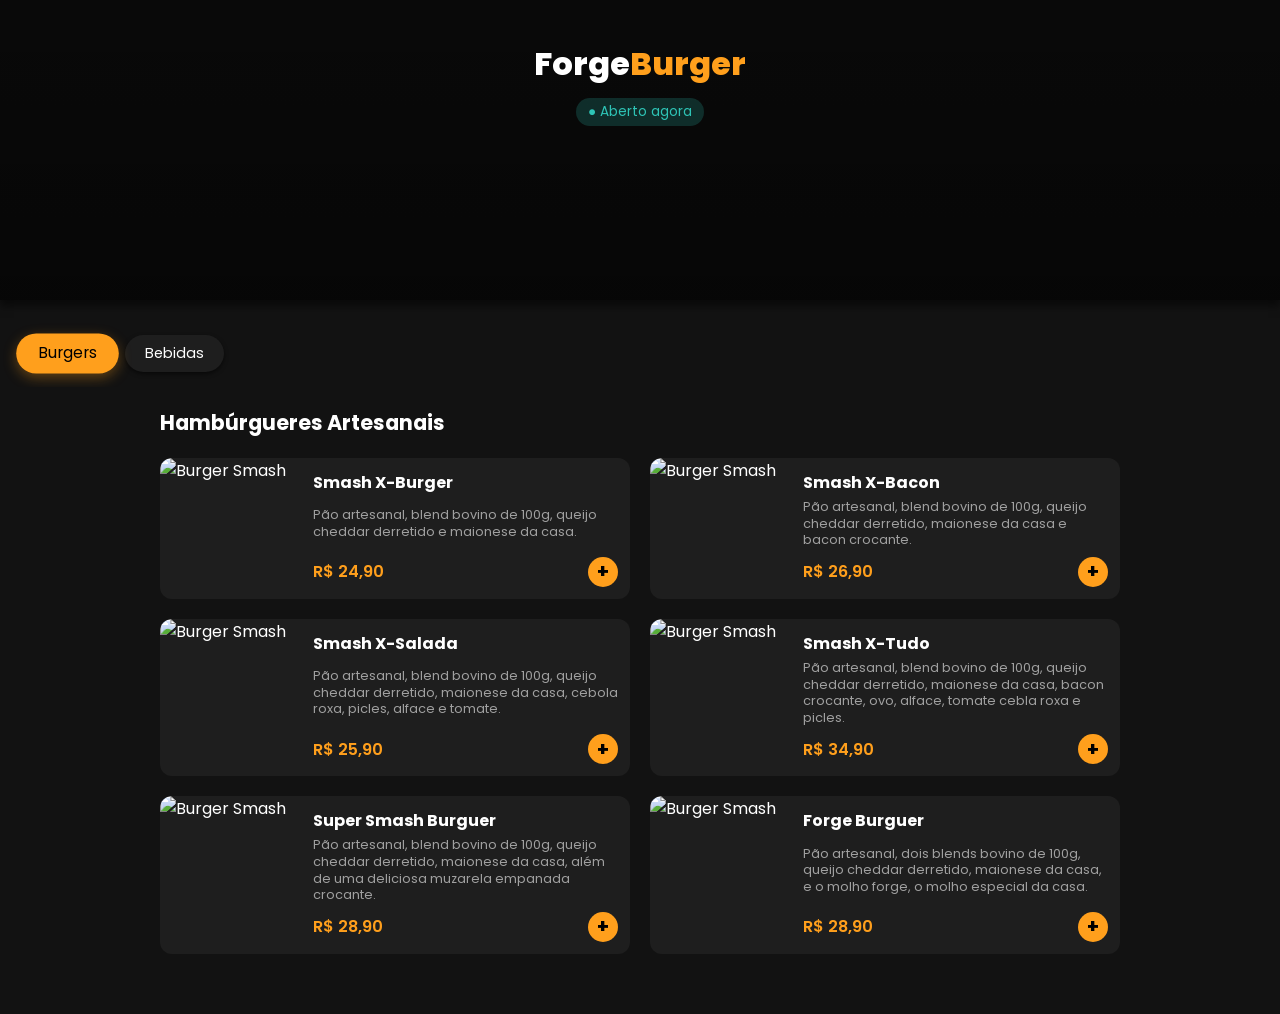
==== index.html @ 854ef7bd "Rename principal.html to index.html" ====
<!DOCTYPE html>
<html lang="pt-BR">
<head>
    <meta charset="UTF-8">
    <meta name="viewport" content="width=device-width, initial-scale=1.0">
    <title>Burger Artesanal - Cardápio Digital</title>
    <link rel="stylesheet" href="cardapio.css">
    <link rel="preconnect" href="https://fonts.googleapis.com">
    <link rel="preconnect" href="https://fonts.gstatic.com" crossorigin>
    <link href="https://fonts.googleapis.com/css2?family=Poppins:wght@400;600;800&display=swap" rel="stylesheet">
</head>
<body>
    <header class="header">
        <div class="header-content">
            <h1 class="logo">Forge<span class="highlight">Burger</span></h1>
            <p class="status aberto">● Aberto agora</p>
        </div>
        
    </header>
        <div class="botaocanc">
            <div id="cancel-order-btn" class="botaocanc hidden" style="display: none;">
                <button type="button" onclick="dispararCancelamento()" style="background-color: #121212; color: white; font-weight: bold; padding: 8px 16px; border: none; border-radius: 6px; cursor: pointer; font-size: 13px;">
                    ❌ Cancelar Meu Pedido
                </button>
            </div>
        </div>
    <div id="view-menu">
        <nav class="categories">
            <a href="#burgers" class="category-btn active">Burgers</a>
            <a href="#bebidas" class="category-btn">Bebidas</a>
        </nav>

        <main class="menu-container">
            <section id="burgers" class="menu-section">
                <h2 class="opcoes">Hambúrgueres Artesanais</h2>
                <div class="menu-grid">
                    <article class="product-card">
                        <img src="Imagens/smashburger.webp" alt="Burger Smash" class="product-img">
                        <div class="product-info">
                            <h3>Smash X-Burger</h3>
                            <p class="product-desc">Pão artesanal, blend bovino de 100g, queijo cheddar derretido e maionese da casa.</p>
                            <div class="product-price-action">
                                <span class="price">R$ 24,90</span>
                                <button class="add-to-cart-btn" data-name="Smash X-Burger" data-price="24.90">+</button>
                            </div>
                        </div>
                    </article>
                    <article class="product-card">
                        <img src="Imagens/xbacon.webp" alt="Burger Smash" class="product-img">
                        <div class="product-info">
                            <h3>Smash X-Bacon</h3>
                            <p class="product-desc">Pão artesanal, blend bovino de 100g, queijo cheddar derretido, maionese da casa e bacon crocante.</p>
                            <div class="product-price-action">
                                <span class="price">R$ 26,90</span>
                                <button class="add-to-cart-btn" data-name="Smash X-Bacon" data-price="26.90">+</button>
                            </div>
                        </div>
                    </article>
                    <article class="product-card">
                        <img src="Imagens/xsalada.webp" alt="Burger Smash" class="product-img">
                        <div class="product-info">
                            <h3>Smash X-Salada</h3>
                            <p class="product-desc">Pão artesanal, blend bovino de 100g, queijo cheddar derretido, maionese da casa, cebola roxa, picles, alface e tomate.</p>
                            <div class="product-price-action">
                                <span class="price">R$ 25,90</span>
                                <button class="add-to-cart-btn" data-name="Smash X-Salada" data-price="25.90">+</button>
                            </div>
                        </div>
                    </article>
                    <article class="product-card">
                        <img src="Imagens/xtudo.webp" alt="Burger Smash" class="product-img">
                        <div class="product-info">
                            <h3>Smash X-Tudo</h3>
                            <p class="product-desc">Pão artesanal, blend bovino de 100g, queijo cheddar derretido, maionese da casa, bacon crocante, ovo, alface, tomate cebla roxa e picles.</p>
                            <div class="product-price-action">
                                <span class="price">R$ 34,90</span>
                                <button class="add-to-cart-btn" data-name="Smash X-Tudo" data-price="34.90">+</button>
                            </div>
                        </div>
                    </article>
                    <article class="product-card">
                        <img src="Imagens/queijoempanado.webp" alt="Burger Smash" class="product-img">
                        <div class="product-info">
                            <h3>Super Smash Burguer</h3>
                            <p class="product-desc">Pão artesanal, blend bovino de 100g, queijo cheddar derretido, maionese da casa, além de uma deliciosa muzarela empanada crocante.</p>
                            <div class="product-price-action">
                                <span class="price">R$ 28,90</span>
                                <button class="add-to-cart-btn" data-name="Super Smash Burguer" data-price="28.90">+</button>
                            </div>
                        </div>
                    </article>
                    <article class="product-card">
                        <img src="Imagens/forgeburguer.webp" alt="Burger Smash" class="product-img">
                        <div class="product-info">
                            <h3>Forge Burguer</h3>
                            <p class="product-desc">Pão artesanal, dois blends bovino de 100g, queijo cheddar derretido, maionese da casa, e o molho forge, o molho especial da casa.</p>
                            <div class="product-price-action">
                                <span class="price">R$ 28,90</span>
                                <button class="add-to-cart-btn" data-name="Forge Burguer" data-price="27.90">+</button>
                            </div>
                        </div>
                    </article>
                </div>
            </section>

            <section id="bebidas" class="menu-section hidden">
                <h2 class="opcoes">Bebidas Geladas</h2>
                <div class="menu-grid">
                    <article class="product-card">
                        <img src="Imagens/Cocacola.webp" alt="Coca-cola Lata" class="product-img">
                        <div class="product-info">
                            <h3>Coca-Cola Lata</h3>
                            <p class="product-desc">Lata de 350ml trincando de gelada para acompanhar o seu burger.</p>
                            <div class="product-price-action">
                                <span class="price">R$ 6,00</span>
                                <button class="add-to-cart-btn" data-name="Coca-Cola Lata" data-price="6.00">+</button>
                            </div>
                        </div>
                    </article>
                    <article class="product-card">
                        <img src="Imagens/Cocazero.webp" alt="Coca-cola Zero Lata" class="product-img">
                        <div class="product-info">
                            <h3>Coca-Cola Zero Lata</h3>
                            <p class="product-desc">Lata de 350ml trincando de gelada zero açúcar para acompanhar o seu burger.</p>
                            <div class="product-price-action">
                                <span class="price">R$ 6,00</span>
                                <button class="add-to-cart-btn" data-name="Coca-Cola Zero Lata" data-price="6.00">+</button>
                            </div>
                        </div>
                    </article>
                    <article class="product-card">
                        <img src="Imagens/sprite.webp" alt="Sprite Lata" class="product-img">
                        <div class="product-info">
                            <h3>Sprite Lata</h3>
                            <p class="product-desc">Lata de 350ml trincando de gelada para acompanhar o seu burger.</p>
                            <div class="product-price-action">
                                <span class="price">R$ 6,00</span>
                                <button class="add-to-cart-btn" data-name="Sprite Lata" data-price="6.00">+</button>
                            </div>
                        </div>
                    </article>
                </div>
            </section>
        </main>

        <div id="cart-footer" class="cart-footer hidden">
            <div class="cart-info">
                <span id="cart-count">0 itens</span>
                <span id="cart-total" class="cart-total-price">R$ 0,00</span>
            </div>
            <button id="checkout-btn">Ver Sacola</button>
        </div>
    </div>

    <div id="view-cart" class="cart-page-container hidden">
        <div class="cart-page-header">
            <button id="back-to-menu-btn" class="back-btn">← Voltar ao Cardápio</button>
            <h2>Sua Sacola</h2>
        </div>

        <div id="cart-items-list" class="cart-items-list"></div>

        <div class="cart-field">
            <label for="client-name"><strong>Seu Nome:</strong></label>
            <input type="text" id="client-name" placeholder="Digite seu nome completo" required>
        </div>


        <div class="obs-container">
            <label for="cart-obs">Observações do Pedido:</label>
            <textarea id="cart-obs" placeholder="Ex: Sem maionese, ponto da carne, trocar o queijo..."></textarea>
        </div>

        <div class="cart-page-footer">
            <div class="total-container">
                <span>Total do Pedido:</span>
                <span id="cart-page-total-price">R$ 0,00</span>
            </div>
            <button id="send-kitchen-btn" class="kitchen-btn">Enviar Pedido para a Cozinha 🔥</button>
        </div>
    </div>
    <script src="cardapio.js"></script>
</body>
</html>
---- cardapio.css ----
/* ==========================================================================
   RESET E CONFIGURAÇÕES GERAIS
   ========================================================================== */
* {
    margin: 0;
    padding: 0;
    box-sizing: border-box;
    font-family: 'Poppins', sans-serif;
}

:root {
    --bg-color: #121212; /* Tema escuro moderno */
    --card-bg: #1e1e1e;
    --primary-color: #ff9f1c; /* Laranja hamburgueria */
    --text-color: #ffffff;
    --text-muted: #a0a0a0;
    --success: #2ec4b6;
    --secundary-color: #e71d36; /* Vermelho para alertas */
    --third-color: #b17e37; /* Laranja para destaques */
}

body {
    background-color: var(--bg-color);
    color: var(--text-color);
    padding-bottom: 60px; /* Espaço para um futuro botão flutuante de carrinho */
}

/* ==========================================================================
   CABEÇALHO (HEADER)
   ========================================================================== */
.header {
    background: linear-gradient(rgba(0, 0, 0, 0.5), rgba(0, 0, 0, 0.651)), url('Imagens/cabecalho.webp') no-repeat center/cover;
    padding: 40px 20px;
    text-align: center;
    height: 300px;
    box-shadow: 0 6px 8px rgba(0, 0, 0, 0.514);
    margin-bottom: 20px;
}

.logo {
    font-size: 2rem;
    font-weight: 800;
}

.highlight {
    color: var(--primary-color);
}

.status {
    display: inline-block;
    font-size: 0.85rem;
    padding: 4px 12px;
    border-radius: 20px;
    margin-top: 10px;
}

.status.aberto {
    background-color: rgba(46, 196, 182, 0.2);
    color: var(--success);
}

/* ==========================================================================
   CATEGORIAS (FLEXBOX PARA SCROLL LATERAL NO CELULAR)
   ========================================================================== */
.categories {
    display: flex;
    gap: 10px;
    padding: 15px 20px;
    overflow-x: auto; /* Permite arrastar pro lado no celular se tiver muitas categorias */
    scrollbar-width: none; /* Esconde a barra no Firefox */
}

.categories::-webkit-scrollbar {
    display: none; /* Esconde a barra no Chrome/Safari */
}

.category-btn {
    background-color: var(--card-bg);
    color: var(--text-color);
    text-decoration: none;
    padding: 8px 20px;
    border-radius: 20px;
    font-size: 0.9rem;
    white-space: nowrap; /* Impede o texto de quebrar linha */
    box-shadow: 0 2px 4px rgba(0, 0, 0, 0.541);
}

.category-btn.active {
    background-color: var(--primary-color);
    color: #000;
    
    /* Faz o botão selecionado ficar 8% maior */
    transform: scale(1.08); 
    
    /* Adiciona um leve brilho neon da cor do botão */
    box-shadow: 0 4px 12px rgba(255, 160, 28, 0.336);
}

.category-btn:hover {
    background-color: var(--primary-color);
    color: #000;
    transition: transform 0.2s ease, background-color 0.2s ease;
    transform: scale(1.1); /* 🌟 CORREÇÃO: Removido o 'px' que quebrava o efeito */
}

/* ==========================================================================
   GRID DE PRODUTOS (LAYOUT MOBILE)
   ========================================================================== */
.menu-container {
    padding: 0 20px;
}

.menu-section h2 {
    font-size: 1.3rem;
    margin: 20px 0;
}

.menu-grid {
    display: flex;
    flex-direction: column; /* No celular, fica um embaixo do outro */
    gap: 15px;
}

.product-card {
    background-color: var(--card-bg);
    border-radius: 12px;
    display: flex; /* Alinha imagem de um lado e texto do outro */
    overflow: hidden;
}

.product-img {
    width: 30%;
    height: 100%;
    object-fit: cover; /* Não distorce a imagem */
}

.product-info {
    padding: 12px;
    display: flex;
    flex-direction: column;
    justify-content: space-between;
    flex: 1;
}

.product-info h3 {
    font-size: 1rem;
    margin-bottom: 4px;
}

.product-desc {
    font-size: 0.8rem;
    color: var(--text-muted);
    line-height: 1.3;
}

.product-price-action {
    display: flex;
    justify-content: space-between;
    align-items: center;
    margin-top: 8px;
}

.price {
    color: var(--primary-color);
    font-weight: 600;
}

.add-to-cart-btn {
    background-color: var(--primary-color);
    border: none;
    color: #000;
    width: 30px;
    height: 30px;
    border-radius: 50%;
    font-size: 1.2rem;
    font-weight: bold;
    cursor: pointer;
}

.add-to-cart-btn:active {
    transform: scale(0.85);
}

.add-to-cart-btn:hover {
    transition: transform 0.2s ease;
    transform: scale(1.1);
}
.opcoes {
    margin-bottom: 10px;
}

/* ==========================================================================
   RESPONSIVIDADE (MEDIA QUERIES PARA TELAS MAIORES)
   ========================================================================== */
@media (min-width: 768px) {
    /* No computador ou tablet deitado, os cards ficam em duas ou mais colunas */
    .menu-grid {
        display: grid;
        grid-template-columns: repeat(2, 1fr); /* 2 colunas iguais */
        gap: 20px;
    }
    
    .menu-container {
        max-width: 1000px; /* Centraliza o site e não deixa esticar infinito */
        margin: 0 auto;
    }
}

/* ==========================================================================
   CARRINHO FLUTUANTE (FOOTER)
   ========================================================================== */
.cart-footer {
    position: fixed;
    bottom: 0;
    left: 0;
    width: 100%;
    background-color: #1e1e1e;
    border-top: 2px solid var(--primary-color);
    padding: 15px 20px;
    display: flex;
    justify-content: space-between;
    align-items: center;
    box-shadow: 0 -5px 15px rgba(0,0,0,0.5);
    z-index: 999;
    animation: slideUp 0.4s ease-out forwards;
}

.cart-info {
    display: flex;
    flex-direction: column;
}

#cart-count {
    font-size: 0.85rem;
    color: var(--text-muted);
}

.cart-total-price {
    font-size: 1.2rem;
    font-weight: 800;
    color: var(--primary-color);
}

#checkout-btn {
    background-color: var(--primary-color);
    color: #000;
    border: none;
    padding: 10px 20px;
    border-radius: 20px;
    font-weight: 600;
    cursor: pointer;
    transition: transform 0.2s;
}

#checkout-btn:active {
    transform: scale(0.95);
}

/* ==========================================================================
   CLASSE UTILITÁRIA PARA ESCONDER ELEMENTOS (BLINDADA)
   ========================================================================== */
/* 🌟 CORREÇÃO CENTRAL: Força o sumiço absoluto de qualquer coisa com essa classe */
.hidden {
    display: none !important;
}

/* ==========================================================================
   ANIMAÇÃO DE ENTRADA DO CARRINHO
   ========================================================================== */
@keyframes slideUp {
    from {
        transform: translateY(100%);
        opacity: 0;
    }
    to {
        transform: translateY(0);
        opacity: 1;
    }
}

/* ==========================================================================
   PÁGINA DA SACOLA (VIEW-CART)
   ========================================================================== */
.cart-page-container {
    padding: 20px;
    max-width: 600px;
    margin: 0 auto;
}

.cart-page-header {
    margin-bottom: 30px;
}

.back-btn {
    background: none;
    border: none;
    color: var(--primary-color);
    font-weight: 600;
    cursor: pointer;
    font-size: 1rem;
    padding: 0;
    margin-bottom: 15px;
}

/* Estilo de cada item que aparece listado na sacola */
.cart-item-row {
    display: flex;
    justify-content: space-between;
    align-items: center;
    background-color: var(--card-bg);
    padding: 15px;
    border-radius: 8px;
    margin-bottom: 10px;
}

.item-details h4 {
    font-size: 1rem;
    margin-bottom: 4px;
}

.item-details span {
    font-size: 0.85rem;
    color: var(--text-muted);
}

.item-total-price {
    font-weight: 600;
    color: var(--primary-color);
}

/* Rodapé da página da sacola */
.cart-page-footer {
    margin-top: 40px;
    border-top: 1px solid #333;
    padding-top: 20px;
}

.total-container {
    display: flex;
    justify-content: space-between;
    font-size: 1.2rem;
    font-weight: 800;
    margin-bottom: 20px;
}

.whatsapp-btn {
    width: 100%;
    background-color: var(--success);
    color: #fff;
    border: none;
    padding: 15px;
    border-radius: 8px;
    font-size: 1.1rem;
    font-weight: 600;
    cursor: pointer;
    box-shadow: 0 4px 12px rgba(46, 196, 182, 0.3);
}

/* ==========================================================================
   BOTÕES DE QUANTIDADE DENTRO DA SACOLA
   ========================================================================== */
.remove-one-btn {
    background-color: #333;
    border: 1px solid #444;
    color: var(--text-color);
    width: 28px;
    height: 28px;
    border-radius: 50%;
    font-size: 1.1rem;
    font-weight: bold;
    cursor: pointer;
    display: flex;
    align-items: center;
    justify-content: center;
    transition: transform 0.2s ease;
}

.remove-one-btn:active {
    transform: scale(0.85);
}

.add-more-btn {
    background-color: var(--primary-color);
    border: none;
    color: #000;
    width: 28px;
    height: 28px;
    border-radius: 50%;
    font-size: 1.1rem;
    font-weight: bold;
    cursor: pointer;
    display: flex;
    align-items: center;
    justify-content: center;
    transition: transform 0.2s ease;
}

.add-more-btn:active {
    transform: scale(0.85);
}

/* ==========================================================================
   ANIMAÇÃO DE SCROLL (SURGIR LENTAMENTE)
   ========================================================================== */
.product-card {
    opacity: 0;
    transform: translateY(30px);
    transition: opacity 0.6s ease-out, transform 0.6s ease-out;
}

.product-card.show {
    opacity: 1;
    transform: translateY(0);
}

/* ==========================================================================
   ANIMAÇÃO DE ENTRADA DA SACOLA (VIEW-CART)
   ========================================================================== */
.cart-page-container.animate-entrance {
    animation: fadeSlideUp 0.5s cubic-bezier(0.25, 1, 0.5, 1) forwards;
}

@keyframes fadeSlideUp {
    from {
        opacity: 0;
        transform: translateY(40px);
    }
    to {
        opacity: 1;
        transform: translateY(0);
    }
}

/* ==========================================================================
   CAMPO DE OBSERVAÇÃO, NOME E BOTÃO DA COZINHA
   ========================================================================== */
.obs-container {
    margin-top: 25px;
    display: flex;
    flex-direction: column;
    gap: 8px;
}

.obs-container label {
    font-weight: 600;
    font-size: 0.9rem;
    color: var(--text-color);
}

.obs-container textarea {
    width: 100%;
    height: 70px;
    background-color: #2a2a2a;
    border: 1px solid #444;
    color: #fff;
    border-radius: 8px;
    padding: 12px;
    font-family: 'Poppins', sans-serif;
    resize: none;
    outline: none;
    transition: border-color 0.2s;
}

.obs-container textarea:focus {
    border-color: var(--primary-color);
}

.cart-field {
    margin-top: 25px;
    display: flex;
    flex-direction: column;
    gap: 8px;
}

.cart-field label {
    font-weight: 600;
    font-size: 0.9rem;
    color: var(--text-color);
}

.cart-field input{
    width: 100%;
    height: 70px;
    background-color: #2a2a2a;
    border: 1px solid #444;
    color: #fff;
    border-radius: 8px;
    padding: 12px;
    font-family: 'Poppins', sans-serif;
    outline: none;
    transition: border-color 0.2s;
}

.cart-field input:focus {
    border-color: var(--primary-color);
}

.kitchen-btn {
    width: 100%;
    background-color: var(--primary-color);
    color: #000;
    border: none;
    padding: 15px;
    border-radius: 8px;
    font-size: 1.1rem;
    font-weight: 600;
    cursor: pointer;
    box-shadow: 0 4px 12px rgba(255, 159, 28, 0.3);
    transition: transform 0.2s;
}

.kitchen-btn:active {
    transform: scale(0.98);
}

/* ==========================================================================
   📱 DESIGN RESPONSIVO DO BOTÃO DE CANCELAMENTO (MÓDULO BLINDADO)
   ========================================================================== */
.botaocanc {
    display: flex;
    justify-content: center;
    width: 100%;
    margin-top: 10px;
}

/* Estilo do Botão Menor */
#cancel-order-btn {
    background-color: #121212;
    color: white;
    font-weight: bold;
    border: none;
    border-radius: 6px;
    cursor: pointer;
    font-size: 13px;
    transition: background-color 0.2s ease;
    width: auto;
}

/* 🌟 A TRAVA DEFINITIVA: Se o botão tiver a classe hidden, ele DEVE sumir, não importa o que o JS diga */
#cancel-order-btn.hidden {
    display: none !important;
}

#cancel-order-btn:hover {
    transform: scale(1.1);
    transition: transform 0.2s ease, background-color 0.2s ease;
}
/* Ajustes para Celular (Telas de até 768px) */
@media (max-width: 768px) {
    .header {
        display: flex;
        flex-direction: column; 
        align-items: center;
        text-align: center;
        gap: 8px;
    }

    .botaocanc {
        display: flex;
        justify-content: center;
        width: 100%;
    }

    #cancel-order-btn {
        width: auto;
        padding: 10px 20px;
        font-size: 14px;
    }
}
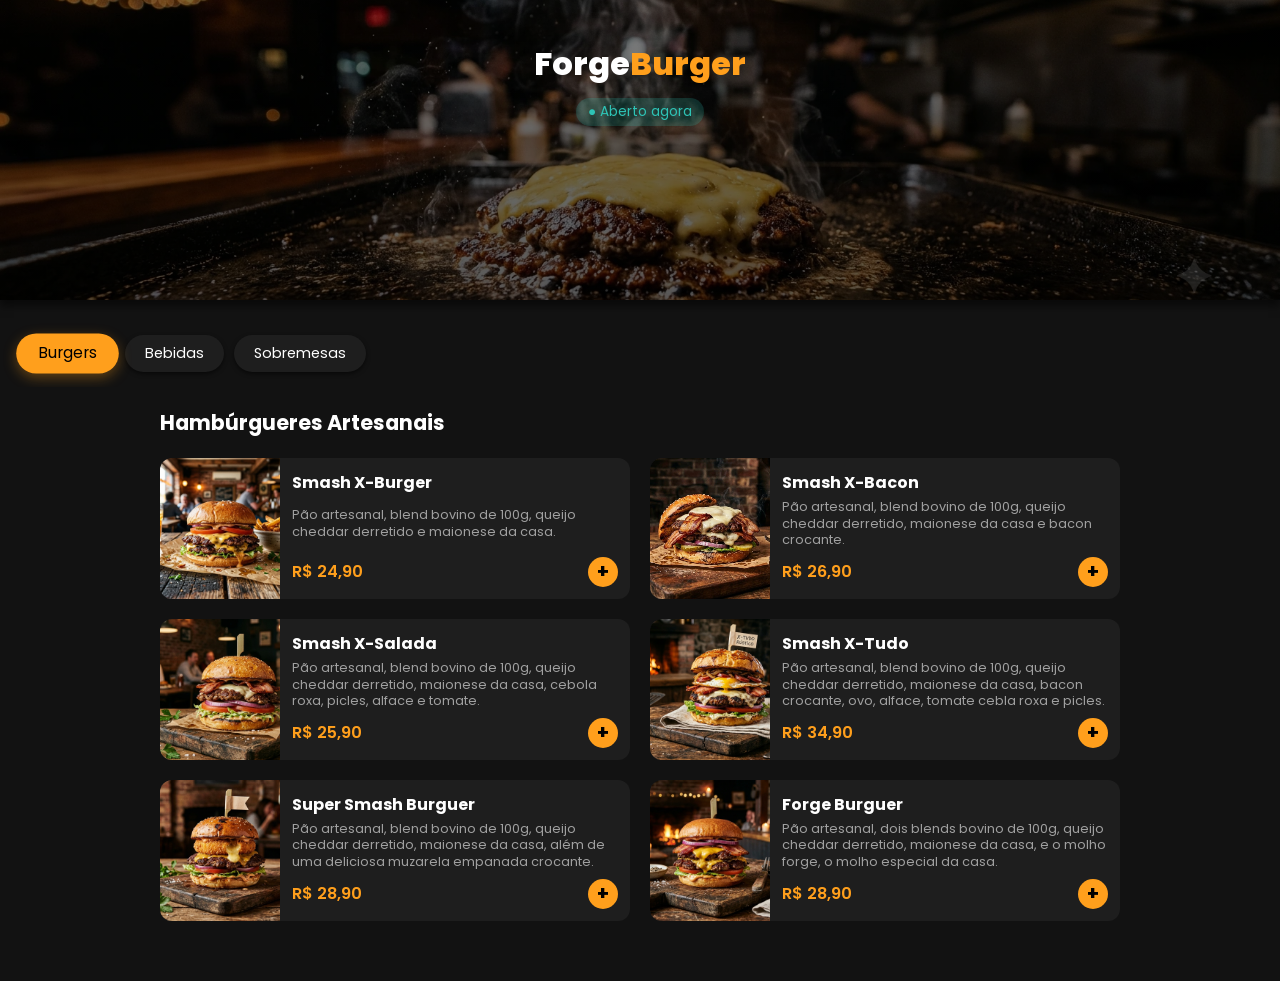
==== commit 879a2520: "Update index.html" ====
--- a/index.html
+++ b/index.html
@@ -28,9 +28,11 @@
         <nav class="categories">
             <a href="#burgers" class="category-btn active">Burgers</a>
             <a href="#bebidas" class="category-btn">Bebidas</a>
+            <a href="#sobremesas" class="category-btn">Sobremesas</a>
         </nav>
 
         <main class="menu-container">
+
             <section id="burgers" class="menu-section">
                 <h2 class="opcoes">Hambúrgueres Artesanais</h2>
                 <div class="menu-grid">
@@ -139,8 +141,70 @@
                             </div>
                         </div>
                     </article>
+                    <article class="product-card">
+                        <img src="Imagens/guarana.webp" alt="Guaraná Lata" class="product-img">
+                        <div class="product-info">
+                            <h3>Guaraná Lata</h3>
+                            <p class="product-desc">Lata de 350ml trincando de gelada para acompanhar o seu burger.</p>
+                            <div class="product-price-action">
+                                <span class="price">R$ 6,00</span>
+                                <button class="add-to-cart-btn" data-name="Guaraná Lata" data-price="6.00">+</button>
+                            </div>
+                        </div>
+                    </article>
+                    <article class="product-card">
+                        <img src="Imagens/sucodelaranja.webp" alt="Suco de Laranja" class="product-img">
+                        <div class="product-info">
+                            <h3>Suco de Laranja</h3>
+                            <p class="product-desc">Suco natural, fresco e saboroso.</p>
+                            <div class="product-price-action">
+                                <span class="price">R$ 12,00</span>
+                                <button class="add-to-cart-btn" data-name="Suco de Laranja" data-price="12.00">+</button>
+                            </div>
+                        </div>
+                    </article>
+                    <article class="product-card">
+                        <img src="Imagens/sucodeuva.webp" alt="Suco de Uva" class="product-img">
+                        <div class="product-info">
+                            <h3>Suco de Uva</h3>
+                            <p class="product-desc">Suco natural, fresco e saboroso.</p>
+                            <div class="product-price-action">
+                                <span class="price">R$ 12,00</span>
+                                <button class="add-to-cart-btn" data-name="Suco de Uva" data-price="12.00">+</button>
+                            </div>
+                        </div>
+                    </article>
                 </div>
             </section>
+
+            <section id="sobremesas" class="menu-section hidden">
+                <h2 class="opcoes">Sobremesas Deliciosas</h2>
+                <div class="menu-grid">
+                    <article class="product-card">
+                        <img src="Imagens/pudim.webp" alt="Pudim" class="product-img">
+                        <div class="product-info">
+                            <h3>Pudim</h3>
+                            <p class="product-desc">Pudim de leite condensado, cremoso e delicioso.</p>
+                            <div class="product-price-action">
+                                <span class="price">R$ 8,00</span>
+                                <button class="add-to-cart-btn" data-name="Pudim" data-price="8.00">+</button>
+                            </div>
+                        </div>
+                    </article>
+                    <article class="product-card">
+                        <img src="Imagens/sorvete.jpg" alt="Sorvete" class="product-img">
+                        <div class="product-info">
+                            <h3>Sorvete</h3>
+                            <p class="product-desc">Sorvete de baunilha, cremoso e delicioso.</p>
+                            <div class="product-price-action">
+                                <span class="price">R$ 6,00</span>
+                                <button class="add-to-cart-btn" data-name="Sorvete" data-price="6.00">+</button>
+                            </div>
+                        </div>
+                    </article>
+                </div>
+            </section>
+
         </main>
 
         <div id="cart-footer" class="cart-footer hidden">
--- a/cardapio.css
+++ b/cardapio.css
@@ -9,20 +9,20 @@
 }
 
 :root {
-    --bg-color: #121212; /* Tema escuro moderno */
+    --bg-color: #121212; 
     --card-bg: #1e1e1e;
-    --primary-color: #ff9f1c; /* Laranja hamburgueria */
+    --primary-color: #ff9f1c; 
     --text-color: #ffffff;
     --text-muted: #a0a0a0;
     --success: #2ec4b6;
-    --secundary-color: #e71d36; /* Vermelho para alertas */
-    --third-color: #b17e37; /* Laranja para destaques */
+    --secundary-color: #e71d36; 
+    --third-color: #b17e37; 
 }
 
 body {
     background-color: var(--bg-color);
     color: var(--text-color);
-    padding-bottom: 60px; /* Espaço para um futuro botão flutuante de carrinho */
+    padding-bottom: 60px; 
 }
 
 /* ==========================================================================
@@ -66,12 +66,12 @@
     display: flex;
     gap: 10px;
     padding: 15px 20px;
-    overflow-x: auto; /* Permite arrastar pro lado no celular se tiver muitas categorias */
-    scrollbar-width: none; /* Esconde a barra no Firefox */
+    overflow-x: auto; 
+    scrollbar-width: none;
 }
 
 .categories::-webkit-scrollbar {
-    display: none; /* Esconde a barra no Chrome/Safari */
+    display: none;
 }
 
 .category-btn {
@@ -81,7 +81,7 @@
     padding: 8px 20px;
     border-radius: 20px;
     font-size: 0.9rem;
-    white-space: nowrap; /* Impede o texto de quebrar linha */
+    white-space: nowrap; 
     box-shadow: 0 2px 4px rgba(0, 0, 0, 0.541);
 }
 
@@ -89,10 +89,10 @@
     background-color: var(--primary-color);
     color: #000;
     
-    /* Faz o botão selecionado ficar 8% maior */
+
     transform: scale(1.08); 
     
-    /* Adiciona um leve brilho neon da cor do botão */
+    
     box-shadow: 0 4px 12px rgba(255, 160, 28, 0.336);
 }
 
@@ -100,12 +100,9 @@
     background-color: var(--primary-color);
     color: #000;
     transition: transform 0.2s ease, background-color 0.2s ease;
-    transform: scale(1.1); /* 🌟 CORREÇÃO: Removido o 'px' que quebrava o efeito */
-}
-
-/* ==========================================================================
-   GRID DE PRODUTOS (LAYOUT MOBILE)
-   ========================================================================== */
+    transform: scale(1.1); 
+}
+
 .menu-container {
     padding: 0 20px;
 }
@@ -124,14 +121,13 @@
 .product-card {
     background-color: var(--card-bg);
     border-radius: 12px;
-    display: flex; /* Alinha imagem de um lado e texto do outro */
+    display: flex;
     overflow: hidden;
 }
 
 .product-img {
-    width: 30%;
-    height: 100%;
-    object-fit: cover; /* Não distorce a imagem */
+    width: 120px;
+    object-fit: cover;
 }
 
 .product-info {
@@ -259,7 +255,7 @@
 /* ==========================================================================
    CLASSE UTILITÁRIA PARA ESCONDER ELEMENTOS (BLINDADA)
    ========================================================================== */
-/* 🌟 CORREÇÃO CENTRAL: Força o sumiço absoluto de qualquer coisa com essa classe */
+
 .hidden {
     display: none !important;
 }
@@ -302,7 +298,6 @@
     margin-bottom: 15px;
 }
 
-/* Estilo de cada item que aparece listado na sacola */
 .cart-item-row {
     display: flex;
     justify-content: space-between;
@@ -328,7 +323,6 @@
     color: var(--primary-color);
 }
 
-/* Rodapé da página da sacola */
 .cart-page-footer {
     margin-top: 40px;
     border-top: 1px solid #333;
@@ -523,7 +517,6 @@
     margin-top: 10px;
 }
 
-/* Estilo do Botão Menor */
 #cancel-order-btn {
     background-color: #121212;
     color: white;
@@ -536,7 +529,6 @@
     width: auto;
 }
 
-/* 🌟 A TRAVA DEFINITIVA: Se o botão tiver a classe hidden, ele DEVE sumir, não importa o que o JS diga */
 #cancel-order-btn.hidden {
     display: none !important;
 }
@@ -545,7 +537,7 @@
     transform: scale(1.1);
     transition: transform 0.2s ease, background-color 0.2s ease;
 }
-/* Ajustes para Celular (Telas de até 768px) */
+
 @media (max-width: 768px) {
     .header {
         display: flex;
@@ -566,4 +558,4 @@
         padding: 10px 20px;
         font-size: 14px;
     }
-}+}
